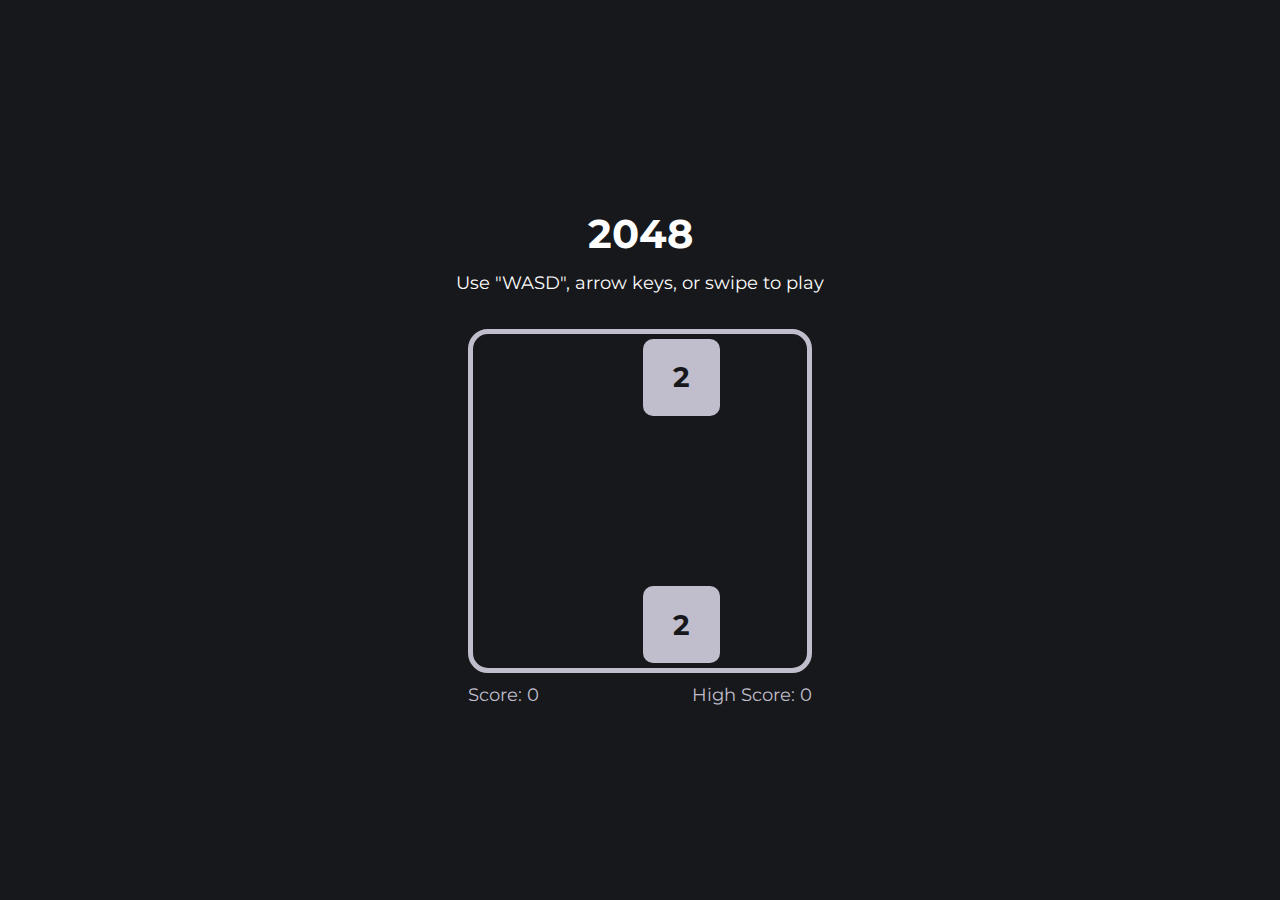
==== 2048/index.html @ 375ff256 "2048 - by Katorly" ====
<!DOCTYPE html>
<html lang="en">
<head>
    <title>2048 - jsgame</title>
    <meta charset="UTF-8">
    <meta name="viewport" content="width=device-width, initial-scale=1">

    <link rel="stylesheet" href="assets/css/ui.css">
    <link rel="stylesheet" href="assets/css/game.css">

    <link rel="icon" type="image/x-icon" href="img/favicon.ico">
    <link rel="shortcut icon" href="img/favicon.ico" type="image/x-icon"/>
</head>
<body>
<span id="loader">Game Initializing...</span>

<main>
    <div class="wrapper">
        <header class="hero">
            <h2 class="title">2048</h2>
            <span class="subtitle">Use "WASD", arrow keys, or swipe to play</span>
        </header>

        <section>
            <div class="frame">
                <span id="message"></span>
                <div id="board" tabindex="0"></div>
            </div>
            <span class="info">
                <span>Score: <span id="currentScore">0</span></span>
                <span>High Score: <span id="highScore">0</span></span>
            </span>
        </section>
    </div>
</main>

<script src="assets/js/game.js"></script>
<script src="assets/js/simple-swipe.js"></script>
</body>
</html>
---- 2048/assets/css/ui.css ----
/*
 * jsgame ui.css
 * https://github.com/katorlys/jsgame
 *
 * Copyright (c) 2024 Katorly Lab (https://github.com/katorlys)
 *
 * This Source Code Form is subject to the terms of the Mozilla Public
 * License, v. 2.0. If a copy of the MPL was not distributed with this
 * file, You can obtain one at https://mozilla.org/MPL/2.0/.
 */

@import url('https://fonts.googleapis.com/css2?family=Montserrat&display=swap');

/* Reset */
* {
    margin: 0;
    padding: 0;
    box-sizing: border-box;
    line-height: 1.15;
}

body {
    user-select: none;
    background-color: var(--black);
    font-family: 'Montserrat', sans-serif;

    --red: #FF6352;
    --orange: #FF8A00;
    --yellow: #FFC700;
    --lime: #95E01C;
    --green: #1DDE6A;
    --cyan: #1DDEDE;
    --blue: #39B8FF;
    --purple: #9E8EFF;
    --magenta: #D57DFF;
    --pink: #FF7DF2;
    --white: #FEFEFE;
    --grey: #C0BECC;
    --dimmed: #888595;
    --dark: #474953;
    --black: #17181B;

    --line-height: 1.5;
    --small-size: 0.85rem;
    --regular-size: 1.15rem;
    --large-size: 1.5rem;
    --transition-duration: 0.3s;
}

#loader {
    position: absolute;
    display: flex;
    justify-content: center;
    align-items: center;
    width: 100%;
    height: 100%;
    z-index: 9999;
    background-color: var(--black);
    font-size: var(--large-size);
    transition: opacity .2s linear;
}

a, p, span {
    color: var(--grey);
    font-size: var(--regular-size);
    line-height: var(--line-height);
}

a {
    text-decoration: underline;
    transition: color var(--transition-duration) ease-out;
}
a:hover {
    color: var(--white);
}

main {
    display: flex;
    flex-wrap: wrap;
    justify-content: center;
    align-items: center;
    flex-direction: column;
    width: 100%;
    height: 100vh;
}

.wrapper {
}

.hero {
    display: flex;
    flex-wrap: wrap;
    justify-content: center;
    align-items: center;
    flex-direction: column;
    padding: 1.5rem 0;
    margin: auto;
}

.title {
    padding: 0.75rem 0;
    font-size: 2.5rem;
    color: var(--white);
}

.subtitle {
    color: var(--white);
}
---- 2048/assets/css/game.css ----
section {
    display: flex;
    flex-wrap: wrap;
    justify-content: center;
    align-items: center;
    flex-direction: column;
    padding: 0.5rem 0;
}

.frame {
    display: flex;
    justify-content: center;
    align-items: center;
    min-width: 21.5rem;
    min-height: 21.5rem;
    border: var(--grey) 5px solid;
    border-radius: 20px;
}

#message {
    position: absolute;
    display: none;
    justify-content: center;
    align-items: center;
    z-index: 99;
    min-width: 20.25rem;
    min-height: 20.25rem;
    background-color: rgba(192, 190, 204, 0.75);
    text-align: center;
    color: var(--black);
    font-size: var(--large-size);
    font-weight: bold;
    border-radius: 10px;
    transition: opacity .2s linear;
}

#board {
    display: grid;
    grid-template-columns: repeat(4, 1fr);
    grid-template-rows: repeat(4, 1fr);
    grid-gap: 0.35rem;
    min-width: 20.25rem;
    min-height: 20.25rem;
    outline: none;
}

.block {
    display: flex;
    justify-content: center;
    align-items: center;
    color: var(--black);
    font-size: 1.75rem;
    font-weight: bold;
    border-radius: 10px;
}

.info {
    display: flex;
    justify-content: space-between;
    width: 21.5rem;
    padding: 0.5rem 0;
}
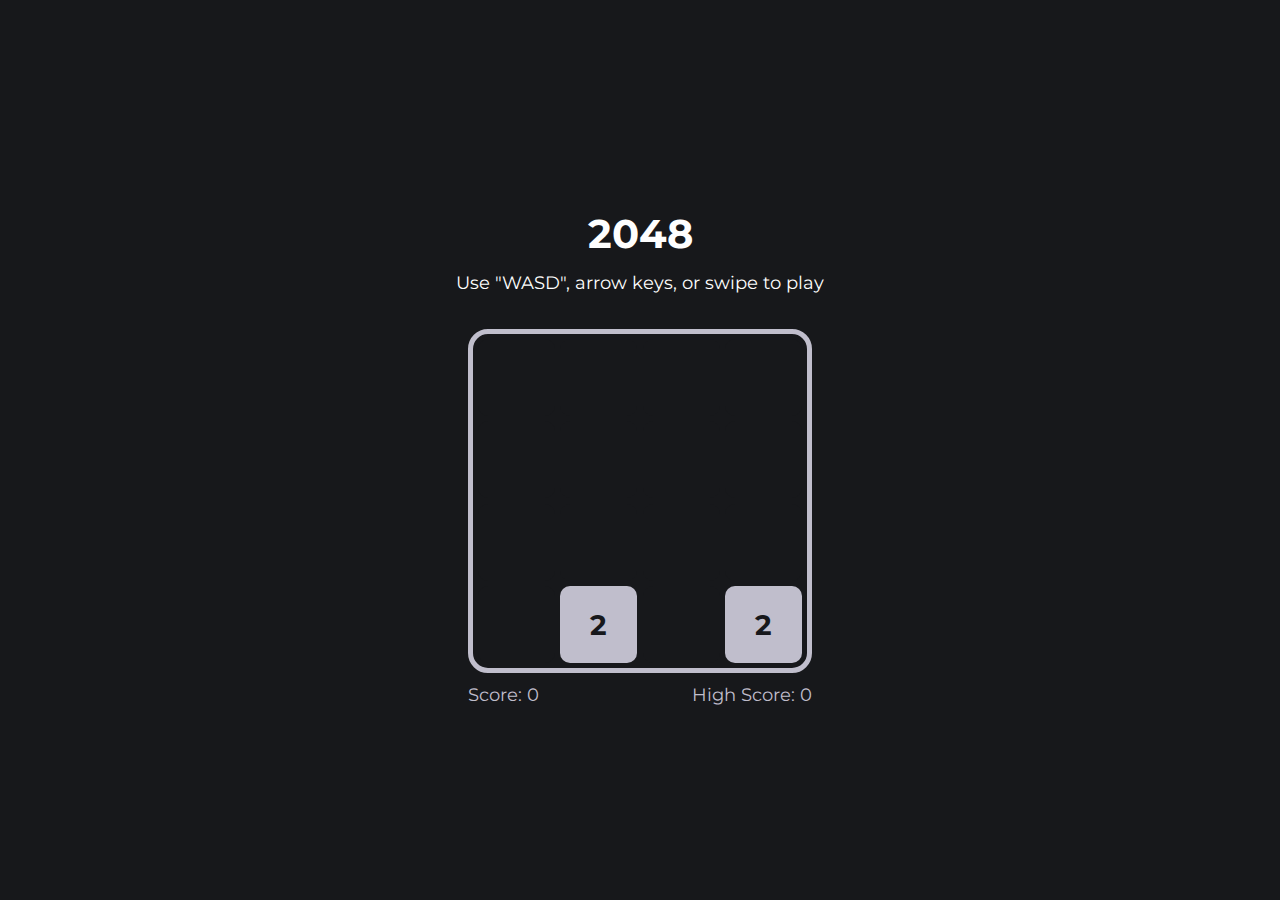
==== commit 382b4bf6: "Update Introduction" ====
--- a/2048/index.html
+++ b/2048/index.html
@@ -1,7 +1,7 @@
 <!DOCTYPE html>
 <html lang="en">
 <head>
-    <title>2048 - jsgame</title>
+    <title>2048 - jsminigame</title>
     <meta charset="UTF-8">
     <meta name="viewport" content="width=device-width, initial-scale=1">
 
--- a/2048/assets/css/ui.css
+++ b/2048/assets/css/ui.css
@@ -1,6 +1,6 @@
 /*
- * jsgame ui.css
- * https://github.com/katorlys/jsgame
+ * jsminigame ui.css
+ * https://github.com/katorlys/jsminigame
  *
  * Copyright (c) 2024 Katorly Lab (https://github.com/katorlys)
  *
